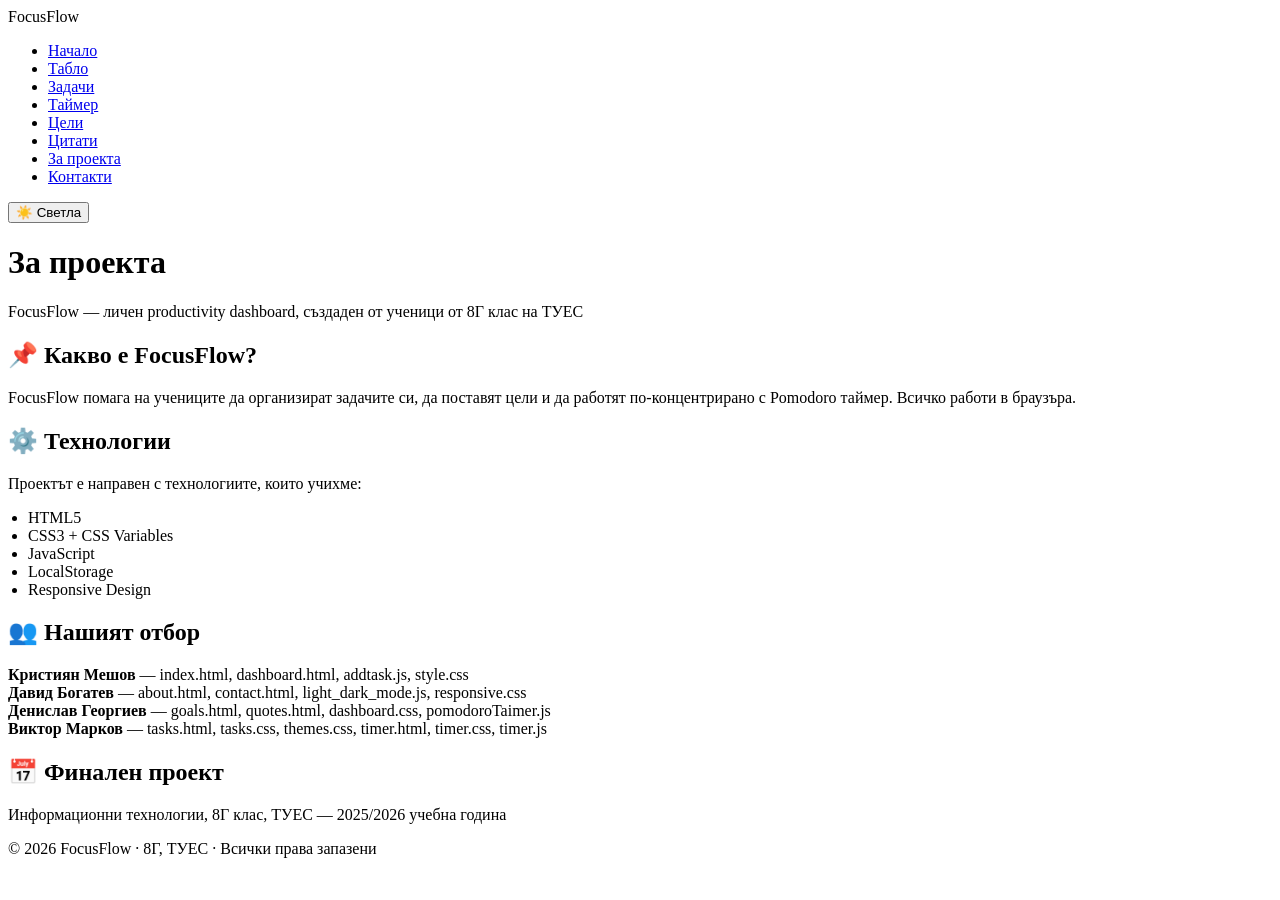
==== david_bogatev/about.html @ f3611cad "html - about page - basic info forthe pj" ====
<!DOCTYPE html>
<html lang="bg" data-theme="dark">
<head>
  <meta charset="UTF-8" />
  <meta name="viewport" content="width=device-width, initial-scale=1.0" />
  <title>FocusFlow — За проекта</title>
  <link rel="preconnect" href="https://fonts.googleapis.com" />
  <link href="https://fonts.googleapis.com/css2?family=DM+Mono:wght@400;500&family=Syne:wght@400;600;700;800&display=swap" rel="stylesheet" />
  <link rel="stylesheet" href="themes.css" />
  <link rel="stylesheet" href="tasks.css" />
  <link rel="stylesheet" href="responsive.css" />
</head>
<body>

<nav>
  <div class="logo">Focus<span>Flow</span></div>
  <ul class="nav-links">
    <li><a href="index.html">Начало</a></li>
    <li><a href="dashboard.html">Табло</a></li>
    <li><a href="tasks.html">Задачи</a></li>
    <li><a href="timer.html">Таймер</a></li>
    <li><a href="goals.html">Цели</a></li>
    <li><a href="quotes.html">Цитати</a></li>
    <li><a href="about.html" class="active">За проекта</a></li>
    <li><a href="contact.html">Контакти</a></li>
  </ul>
  <button class="theme-btn" onclick="toggleTheme()">
    <span id="theme-icon">☀️</span> 
    <span id="theme-label">Светла</span>
  </button>
</nav>

<main>
  <div class="page-header">
    <h1>За проекта</h1>
    <p class="subtitle">FocusFlow — личен productivity dashboard, създаден от ученици от 8Г клас на ТУЕС</p>
  </div>

  <div class="card">
    <h2>📌 Какво е FocusFlow?</h2>
    <p>FocusFlow помага на учениците да организират задачите си, да поставят цели и да работят по-концентрирано с Pomodoro таймер. Всичко работи в браузъра.</p>
  </div>

  <div class="card">
    <h2>⚙️ Технологии</h2>
    <p>Проектът е направен с технологиите, които учихме:</p>
    <ul style="padding-left: 20px; margin: 12px 0;">
      <li>HTML5</li>
      <li>CSS3 + CSS Variables</li>
      <li>JavaScript</li>
      <li>LocalStorage</li>
      <li>Responsive Design</li>
    </ul>
  </div>

  <div class="card">
    <h2>👥 Нашият отбор</h2>
    <p>
      <strong>Кристиян Мешов</strong> — index.html, dashboard.html, addtask.js, style.css<br>
      <strong>Давид Богатев</strong> — about.html, contact.html, light_dark_mode.js, responsive.css<br>
      <strong>Денислав Георгиев</strong> — goals.html, quotes.html, dashboard.css, pomodoroTaimer.js<br>
      <strong>Виктор Марков</strong> — tasks.html, tasks.css, themes.css, timer.html, timer.css, timer.js
    </p>
  </div>

  <div class="card">
    <h2>📅 Финален проект</h2>
    <p>Информационни технологии, 8Г клас, ТУЕС — 2025/2026 учебна година</p>
  </div>
</main>

<footer>
  © 2026 FocusFlow · 8Г, ТУЕС · Всички права запазени
</footer>

<script src="js/light_dark_mode.js"></script>
</body>
</html>
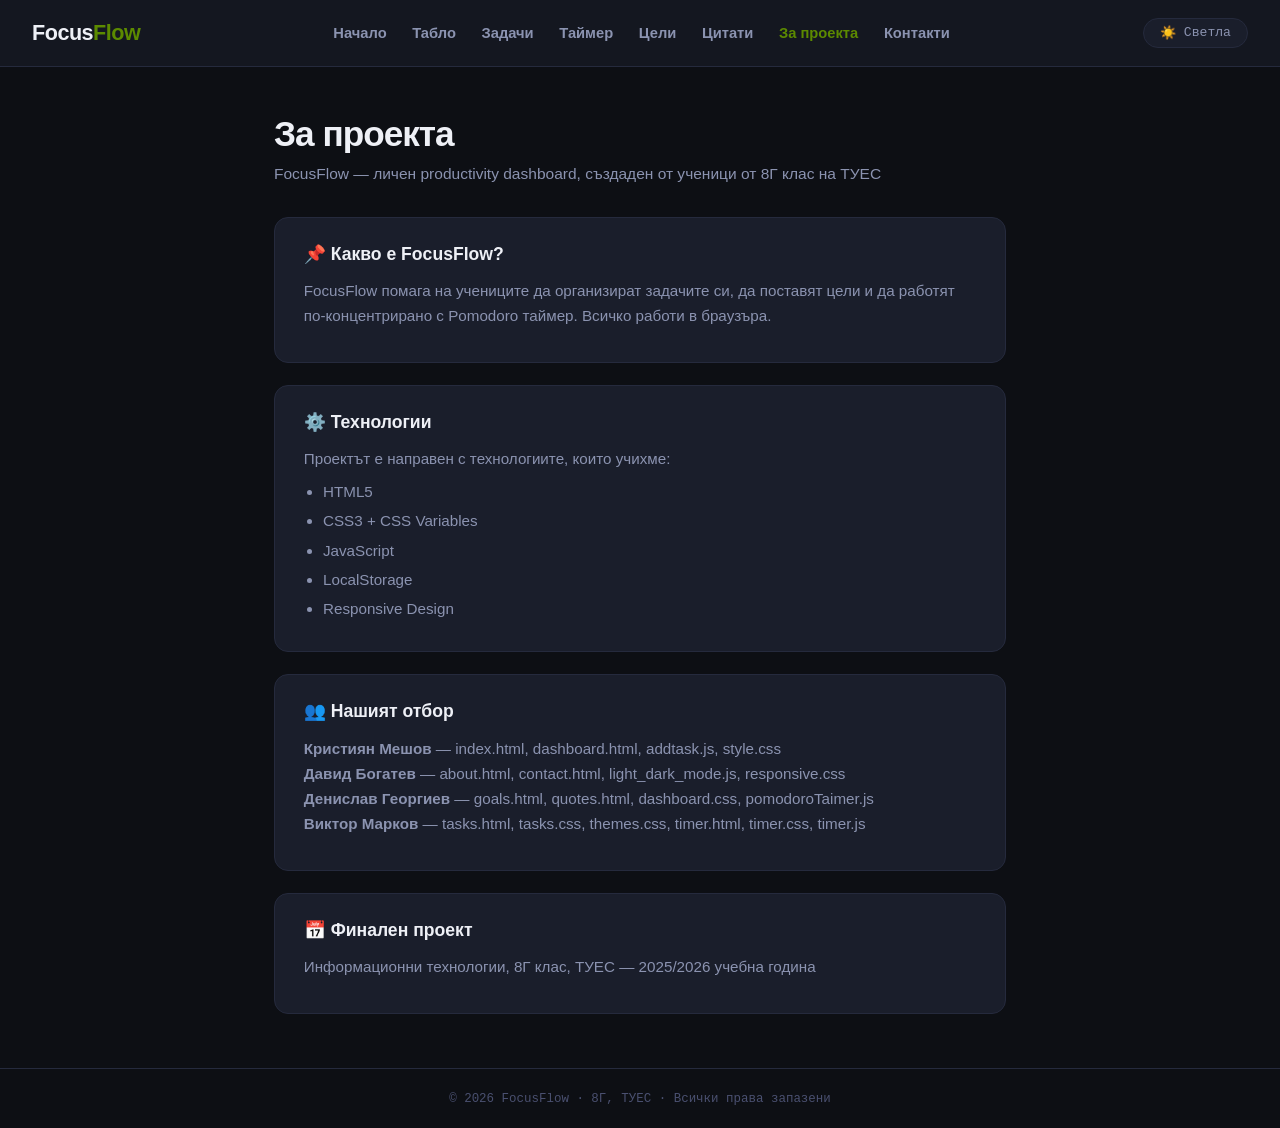
==== commit 751ca6c2: "fixing bugs" ====
--- a/david_bogatev/about.html
+++ b/david_bogatev/about.html
@@ -6,8 +6,8 @@
   <title>FocusFlow — За проекта</title>
   <link rel="preconnect" href="https://fonts.googleapis.com" />
   <link href="https://fonts.googleapis.com/css2?family=DM+Mono:wght@400;500&family=Syne:wght@400;600;700;800&display=swap" rel="stylesheet" />
-  <link rel="stylesheet" href="themes.css" />
-  <link rel="stylesheet" href="tasks.css" />
+  <link rel="stylesheet" href="../Viktor_Markov/themes.css" />
+  <link rel="stylesheet" href="../Viktor_Markov/tasks.css" />
   <link rel="stylesheet" href="responsive.css" />
 </head>
 <body>
@@ -15,12 +15,12 @@
 <nav>
   <div class="logo">Focus<span>Flow</span></div>
   <ul class="nav-links">
-    <li><a href="index.html">Начало</a></li>
-    <li><a href="dashboard.html">Табло</a></li>
-    <li><a href="tasks.html">Задачи</a></li>
-    <li><a href="timer.html">Таймер</a></li>
-    <li><a href="goals.html">Цели</a></li>
-    <li><a href="quotes.html">Цитати</a></li>
+    <li><a href="../Kristiqn_Meshov/index.html">Начало</a></li>
+    <li><a href="../Kristiqn_Meshov/dashboard.html">Табло</a></li>
+    <li><a href="../Viktor_Markov/tasks.html">Задачи</a></li>
+    <li><a href="../Viktor_Markov/timer.html">Таймер</a></li>
+    <li><a href="../Denislav_Georgiev/goals.html">Цели</a></li>
+    <li><a href="../Denislav_Georgiev/quotes.html">Цитати</a></li>
     <li><a href="about.html" class="active">За проекта</a></li>
     <li><a href="contact.html">Контакти</a></li>
   </ul>
@@ -44,7 +44,7 @@
   <div class="card">
     <h2>⚙️ Технологии</h2>
     <p>Проектът е направен с технологиите, които учихме:</p>
-    <ul style="padding-left: 20px; margin: 12px 0;">
+    <ul>
       <li>HTML5</li>
       <li>CSS3 + CSS Variables</li>
       <li>JavaScript</li>
@@ -73,6 +73,6 @@
   © 2026 FocusFlow · 8Г, ТУЕС · Всички права запазени
 </footer>
 
-<script src="js/light_dark_mode.js"></script>
+<script src="light_dark_mode.js"></script>
 </body>
 </html>
--- a/Viktor_Markov/themes.css
+++ b/Viktor_Markov/themes.css
@@ -0,0 +1,72 @@
+/*
+   Dark / Light mode
+*/
+
+:root,
+[data-theme="dark"] {
+  --bg-primary:    #0d0f14;
+  --bg-secondary:  #141720;
+  --bg-card:       #1a1e2b;
+  --bg-input:      #22273a;
+
+  --accent:        #5c8a00;
+  --accent-dim:    #3d5c00;
+  --accent-glow:   rgba(200, 241, 53, 0.18);
+
+  --text-primary:  #eef0f6;
+  --text-secondary:#8b93b0;
+  --text-muted:    #4a5070;
+
+  --border:        #252a3d;
+  --border-accent: #5c8a00;
+
+  --danger:        #ff5e6c;
+  --danger-dim:    rgba(255, 94, 108, 0.15);
+  --success:       #3cffa0;
+  --warning:       #ffb547;
+
+  --shadow-card:   0 4px 24px rgba(0,0,0,0.45);
+  --shadow-glow:   0 0 24px rgba(200, 241, 53, 0.22);
+
+  --radius:        14px;
+  --radius-sm:     8px;
+  --transition:    0.25s cubic-bezier(.4,0,.2,1);
+}
+
+[data-theme="light"] {
+  --bg-primary:    #f3f5fb;
+  --bg-secondary:  #e8ecf6;
+  --bg-card:       #ffffff;
+  --bg-input:      #eef1fa;
+
+  --accent:        #c8f135;
+  --accent-dim:    #8aab1e;
+  --accent-glow:   rgba(92, 138, 0, 0.12);
+
+  --text-primary:  #12151f;
+  --text-secondary:#4a5070;
+  --text-muted:    #9aa0bc;
+
+  --border:        #d8ddef;
+  --border-accent: #c8f135;
+
+  --danger:        #e03040;
+  --danger-dim:    rgba(224, 48, 64, 0.10);
+  --success:       #1a9955;
+  --warning:       #d4860a;
+
+  --shadow-card:   0 4px 20px rgba(0,0,0,0.09);
+  --shadow-glow:   0 0 20px rgba(92, 138, 0, 0.14);
+
+  --radius:        14px;
+  --radius-sm:     8px;
+  --transition:    0.25s cubic-bezier(.4,0,.2,1);
+}
+
+*, *::before, *::after {
+  transition:
+    background-color var(--transition),
+    border-color     var(--transition),
+    color            var(--transition),
+    box-shadow       var(--transition);
+}
--- a/Viktor_Markov/tasks.css
+++ b/Viktor_Markov/tasks.css
@@ -0,0 +1,170 @@
+*, *::before, *::after { box-sizing: border-box; margin: 0; padding: 0; }
+
+body {
+  font-family: 'Syne', sans-serif;
+  background: var(--bg-primary);
+  color: var(--text-primary);
+  min-height: 100vh;
+  display: flex;
+  flex-direction: column;
+}
+
+nav {
+  display: flex; align-items: center; justify-content: space-between;
+  padding: 1.1rem 2rem; border-bottom: 1px solid var(--border);
+  background: var(--bg-secondary); position: sticky; top: 0; z-index: 100;
+}
+.nav-logo { font-size: 1.35rem; font-weight: 800; letter-spacing: -0.5px; color: var(--accent); text-decoration: none; }
+.nav-links { display: flex; gap: 1.6rem; list-style: none; }
+.nav-links a { color: var(--text-secondary); text-decoration: none; font-size: 0.92rem; font-weight: 600; transition: color var(--transition); }
+.nav-links a:hover, .nav-links a.active { color: var(--accent); }
+.theme-btn {
+  background: var(--bg-card); border: 1px solid var(--border); border-radius: 50px;
+  padding: 0.4rem 1rem; cursor: pointer; display: flex; align-items: center; gap: 0.5rem;
+  font-family: 'DM Mono', monospace; font-size: 0.82rem; color: var(--text-secondary);
+}
+.theme-btn:hover { border-color: var(--accent); color: var(--accent); }
+
+main { flex: 1; max-width: 780px; width: 100%; margin: 0 auto; padding: 3rem 1.5rem 2rem; }
+h1 { font-size: 2.2rem; font-weight: 800; letter-spacing: -1px; line-height: 1.1; }
+.page-header { margin-bottom: 2rem; }
+
+.stats-row { display: flex; gap: 1rem; margin-top: 1rem; flex-wrap: wrap; }
+.stat-pill {
+  font-family: 'DM Mono', monospace; font-size: 0.78rem;
+  background: var(--bg-card); border: 1px solid var(--border);
+  border-radius: 50px; padding: 0.3rem 0.85rem; color: var(--text-secondary);
+}
+.stat-pill span { color: var(--accent); font-weight: 500; }
+
+.timer-link-bar {
+  background: var(--bg-card); border: 1.5px solid var(--border);
+  border-radius: var(--radius); padding: 0.85rem 1.2rem;
+  display: flex; align-items: center; justify-content: space-between;
+  margin-bottom: 1.8rem; gap: 1rem;
+}
+.timer-link-bar span { font-size: 0.88rem; color: var(--text-secondary); }
+.timer-link-bar strong { color: var(--text-primary); }
+.btn-go-timer {
+  background: var(--accent); color: #0d0f14; border: none; border-radius: var(--radius-sm);
+  padding: 0.5rem 1.1rem; font-family: 'Syne', sans-serif; font-weight: 700; font-size: 0.84rem;
+  text-decoration: none; white-space: nowrap; display: inline-block;
+  transition: transform 0.15s, box-shadow 0.15s;
+}
+.btn-go-timer:hover { transform: translateY(-2px); box-shadow: var(--shadow-glow); }
+
+.add-task-form { display: flex; gap: 0.7rem; margin-bottom: 1.5rem; flex-wrap: wrap; }
+.task-input {
+  flex: 1; min-width: 180px; background: var(--bg-input);
+  border: 1.5px solid var(--border); border-radius: var(--radius-sm);
+  padding: 0.75rem 1.1rem; font-family: 'Syne', sans-serif; font-size: 0.95rem;
+  color: var(--text-primary); outline: none;
+}
+.task-input::placeholder { color: var(--text-muted); }
+.task-input:focus { border-color: var(--accent); box-shadow: 0 0 0 3px var(--accent-glow); }
+
+.priority-select {
+  background: var(--bg-input); border: 1.5px solid var(--border); border-radius: var(--radius-sm);
+  padding: 0.75rem 0.9rem; font-family: 'DM Mono', monospace; font-size: 0.8rem;
+  color: var(--text-secondary); cursor: pointer; outline: none;
+}
+.priority-select:focus { border-color: var(--accent); }
+
+.btn-add {
+  background: var(--accent); color: #0d0f14; border: none; border-radius: var(--radius-sm);
+  padding: 0.75rem 1.4rem; font-family: 'Syne', sans-serif; font-weight: 700; font-size: 0.92rem;
+  cursor: pointer; white-space: nowrap; transition: transform 0.15s, box-shadow 0.15s;
+}
+.btn-add:hover { transform: translateY(-2px); box-shadow: var(--shadow-glow); }
+.btn-add:active { transform: translateY(0); }
+
+.filter-tabs { display: flex; gap: 0.5rem; margin-bottom: 1.4rem; flex-wrap: wrap; }
+.tab-btn {
+  background: none; border: 1.5px solid var(--border); border-radius: 50px;
+  padding: 0.35rem 0.95rem; font-family: 'DM Mono', monospace; font-size: 0.78rem;
+  color: var(--text-muted); cursor: pointer; transition: all var(--transition);
+}
+.tab-btn:hover, .tab-btn.active { border-color: var(--accent); color: var(--accent); background: var(--accent-glow); }
+
+.task-list-wrap {
+  overflow-y: auto; max-height: calc(100vh - 22rem); min-height: 120px;
+  border: 1.5px solid var(--border); border-radius: var(--radius);
+  padding: 0.5rem; background: var(--bg-secondary);
+  scrollbar-width: thin; scrollbar-color: var(--border) transparent;
+}
+.task-list-wrap::-webkit-scrollbar { width: 5px; }
+.task-list-wrap::-webkit-scrollbar-thumb { background: var(--border); border-radius: 10px; }
+
+#task-list { display: flex; flex-direction: column; gap: 0.65rem; list-style: none; }
+
+.task-item {
+  background: var(--bg-card); border: 1.5px solid var(--border); border-radius: var(--radius);
+  padding: 0.9rem 1.1rem; display: flex; align-items: center; gap: 0.85rem;
+  position: relative; overflow: hidden;
+  animation: slideIn 0.22s cubic-bezier(.4,0,.2,1);
+  transition: border-color var(--transition), box-shadow var(--transition);
+}
+.task-item::before { content: ''; position: absolute; left: 0; top: 0; bottom: 0; width: 4px; }
+.task-item.prio-high::before   { background: var(--danger);  }
+.task-item.prio-medium::before { background: var(--warning); }
+.task-item.prio-low::before    { background: var(--success); }
+.task-item:hover { border-color: var(--border-accent); box-shadow: var(--shadow-card); }
+
+.task-item.is-active { border-color: var(--accent); background: linear-gradient(90deg, var(--accent-glow) 0%, var(--bg-card) 100%); }
+.task-item.is-active .active-dot { display: flex; }
+.active-dot {
+  display: none; align-items: center; gap: 4px;
+  font-family: 'DM Mono', monospace; font-size: 0.68rem; color: var(--accent); white-space: nowrap;
+}
+.active-dot::before {
+  content: ''; width: 7px; height: 7px; border-radius: 50%;
+  background: var(--accent); animation: pulse 1.4s infinite;
+}
+
+.task-item.done { opacity: 0.5; }
+.task-item.done .task-text { text-decoration: line-through; color: var(--text-muted); }
+
+.task-check {
+  width: 22px; height: 22px; border-radius: 50%; border: 2px solid var(--border);
+  cursor: pointer; display: flex; align-items: center; justify-content: center;
+  flex-shrink: 0; transition: all var(--transition);
+}
+.task-check:hover { border-color: var(--accent); }
+.task-check.checked { background: var(--accent); border-color: var(--accent); }
+.task-check.checked::after { content: '✓'; font-size: 0.72rem; font-weight: 700; color: #0d0f14; }
+
+.task-text { flex: 1; font-size: 0.96rem; font-weight: 600; }
+.task-meta { display: flex; align-items: center; gap: 0.5rem; flex-shrink: 0; }
+
+.prio-badge {
+  font-family: 'DM Mono', monospace; font-size: 0.67rem;
+  padding: 0.18rem 0.5rem; border-radius: 4px; text-transform: uppercase; letter-spacing: 0.07em;
+}
+.prio-badge.prio-high   { background: var(--danger-dim);         color: var(--danger);  }
+.prio-badge.prio-medium { background: rgba(255,181,71,0.13);     color: var(--warning); }
+.prio-badge.prio-low    { background: rgba(60,255,160,0.12);     color: var(--success); }
+.task-time { font-family: 'DM Mono', monospace; font-size: 0.7rem; color: var(--text-muted); }
+
+.task-actions { display: flex; gap: 0.3rem; align-items: center; }
+.btn-action {
+  background: none; border: 1.5px solid var(--border); border-radius: 6px;
+  color: var(--text-muted); font-size: 0.72rem; font-family: 'DM Mono', monospace;
+  padding: 0.25rem 0.55rem; cursor: pointer; white-space: nowrap; transition: all var(--transition);
+}
+.btn-focus:hover, .btn-focus.active-focus { border-color: var(--accent); color: var(--accent); background: var(--accent-glow); }
+.btn-complete:hover { border-color: var(--success); color: var(--success); background: rgba(60,255,160,0.10); }
+.btn-delete {
+  background: none; border: none; color: var(--text-muted); font-size: 1rem;
+  cursor: pointer; padding: 0.25rem 0.35rem; border-radius: 4px; line-height: 1;
+  transition: color var(--transition), background var(--transition);
+}
+.btn-delete:hover { color: var(--danger); background: var(--danger-dim); }
+
+.empty-state { text-align: center; padding: 4rem 2rem; color: var(--text-muted); }
+.empty-state .empty-icon { font-size: 3rem; margin-bottom: 1rem; opacity: 0.5; }
+.empty-state p { font-size: 0.92rem; }
+
+@keyframes slideIn { from { opacity: 0; transform: translateY(-8px); } to { opacity: 1; transform: translateY(0); } }
+@keyframes fadeOut { to { opacity: 0; transform: translateX(20px); } }
+@keyframes pulse   { 0%,100% { opacity:1; transform:scale(1); } 50% { opacity:.4; transform:scale(1.4); } }
+.removing { animation: fadeOut 0.2s forwards; }
--- a/david_bogatev/responsive.css
+++ b/david_bogatev/responsive.css
@@ -0,0 +1,170 @@
+.logo {
+  font-size: 1.35rem;
+  font-weight: 800;
+  letter-spacing: -0.5px;
+  color: var(--text-primary);
+  user-select: none;
+}
+.logo span {
+  color: var(--accent);
+}
+
+.card {
+  background: var(--bg-card);
+  border: 1.5px solid var(--border);
+  border-radius: var(--radius);
+  padding: 1.6rem 1.8rem;
+  margin-bottom: 1.4rem;
+  transition: border-color var(--transition), box-shadow var(--transition);
+}
+.card:hover {
+  border-color: var(--border-accent);
+  box-shadow: var(--shadow-card);
+}
+.card h2 {
+  font-size: 1.1rem;
+  font-weight: 700;
+  margin-bottom: 0.85rem;
+  color: var(--text-primary);
+}
+.card p {
+  color: var(--text-secondary);
+  font-size: 0.95rem;
+  line-height: 1.65;
+  margin-bottom: 0.5rem;
+}
+.card ul {
+  padding-left: 1.2rem;
+  margin: 0.6rem 0 0.3rem;
+  display: flex;
+  flex-direction: column;
+  gap: 0.4rem;
+}
+.card li {
+  color: var(--text-secondary);
+  font-size: 0.95rem;
+  line-height: 1.5;
+}
+.card a {
+  color: var(--accent);
+  text-decoration: none;
+  font-weight: 600;
+}
+.card a:hover {
+  text-decoration: underline;
+}
+
+.subtitle {
+  color: var(--text-secondary);
+  font-size: 0.97rem;
+  margin-top: 0.5rem;
+  line-height: 1.5;
+}
+
+footer {
+  text-align: center;
+  padding: 1.4rem 2rem;
+  border-top: 1px solid var(--border);
+  color: var(--text-muted);
+  font-family: 'DM Mono', monospace;
+  font-size: 0.78rem;
+  margin-top: auto;
+}
+
+.form-group {
+  margin-bottom: 1.1rem;
+}
+.form-label {
+  display: block;
+  font-size: 0.85rem;
+  font-weight: 600;
+  color: var(--text-secondary);
+  font-family: 'DM Mono', monospace;
+  margin-bottom: 0.45rem;
+  letter-spacing: 0.03em;
+}
+.form-input {
+  width: 100%;
+  background: var(--bg-input);
+  border: 1.5px solid var(--border);
+  border-radius: var(--radius-sm);
+  padding: 0.75rem 1rem;
+  font-family: 'Syne', sans-serif;
+  font-size: 0.95rem;
+  color: var(--text-primary);
+  outline: none;
+  transition: border-color var(--transition), box-shadow var(--transition);
+}
+.form-input::placeholder {
+  color: var(--text-muted);
+}
+.form-input:focus {
+  border-color: var(--accent);
+  box-shadow: 0 0 0 3px var(--accent-glow);
+}
+.form-textarea {
+  resize: vertical;
+  min-height: 130px;
+  line-height: 1.55;
+}
+.btn-send {
+  width: 100%;
+  padding: 0.85rem;
+  font-size: 0.97rem;
+  margin-top: 0.3rem;
+}
+.success-msg {
+  text-align: center;
+  padding: 1.2rem;
+  color: var(--success);
+  font-weight: 700;
+  font-size: 1rem;
+  border: 1.5px solid var(--success);
+  border-radius: var(--radius-sm);
+  background: rgba(60, 255, 160, 0.08);
+}
+
+@media (max-width: 900px) {
+  nav {
+    flex-direction: column;
+    gap: 15px;
+    padding: 15px;
+  }
+
+  .nav-links {
+    flex-wrap: wrap;
+    justify-content: center;
+    gap: 10px 16px;
+  }
+
+  .page-header h1 {
+    font-size: 1.8rem;
+  }
+}
+
+@media (max-width: 600px) {
+  main {
+    padding: 1.5rem 1rem;
+  }
+
+  .card {
+    padding: 1.2rem;
+  }
+
+  .add-task-form,
+  .goals-form-section {
+    flex-direction: column;
+  }
+
+  .timer-display {
+    font-size: 2.5rem;
+  }
+
+  .team-grid {
+    grid-template-columns: 1fr;
+  }
+
+  .btn-send {
+    font-size: 0.9rem;
+  }
+}
